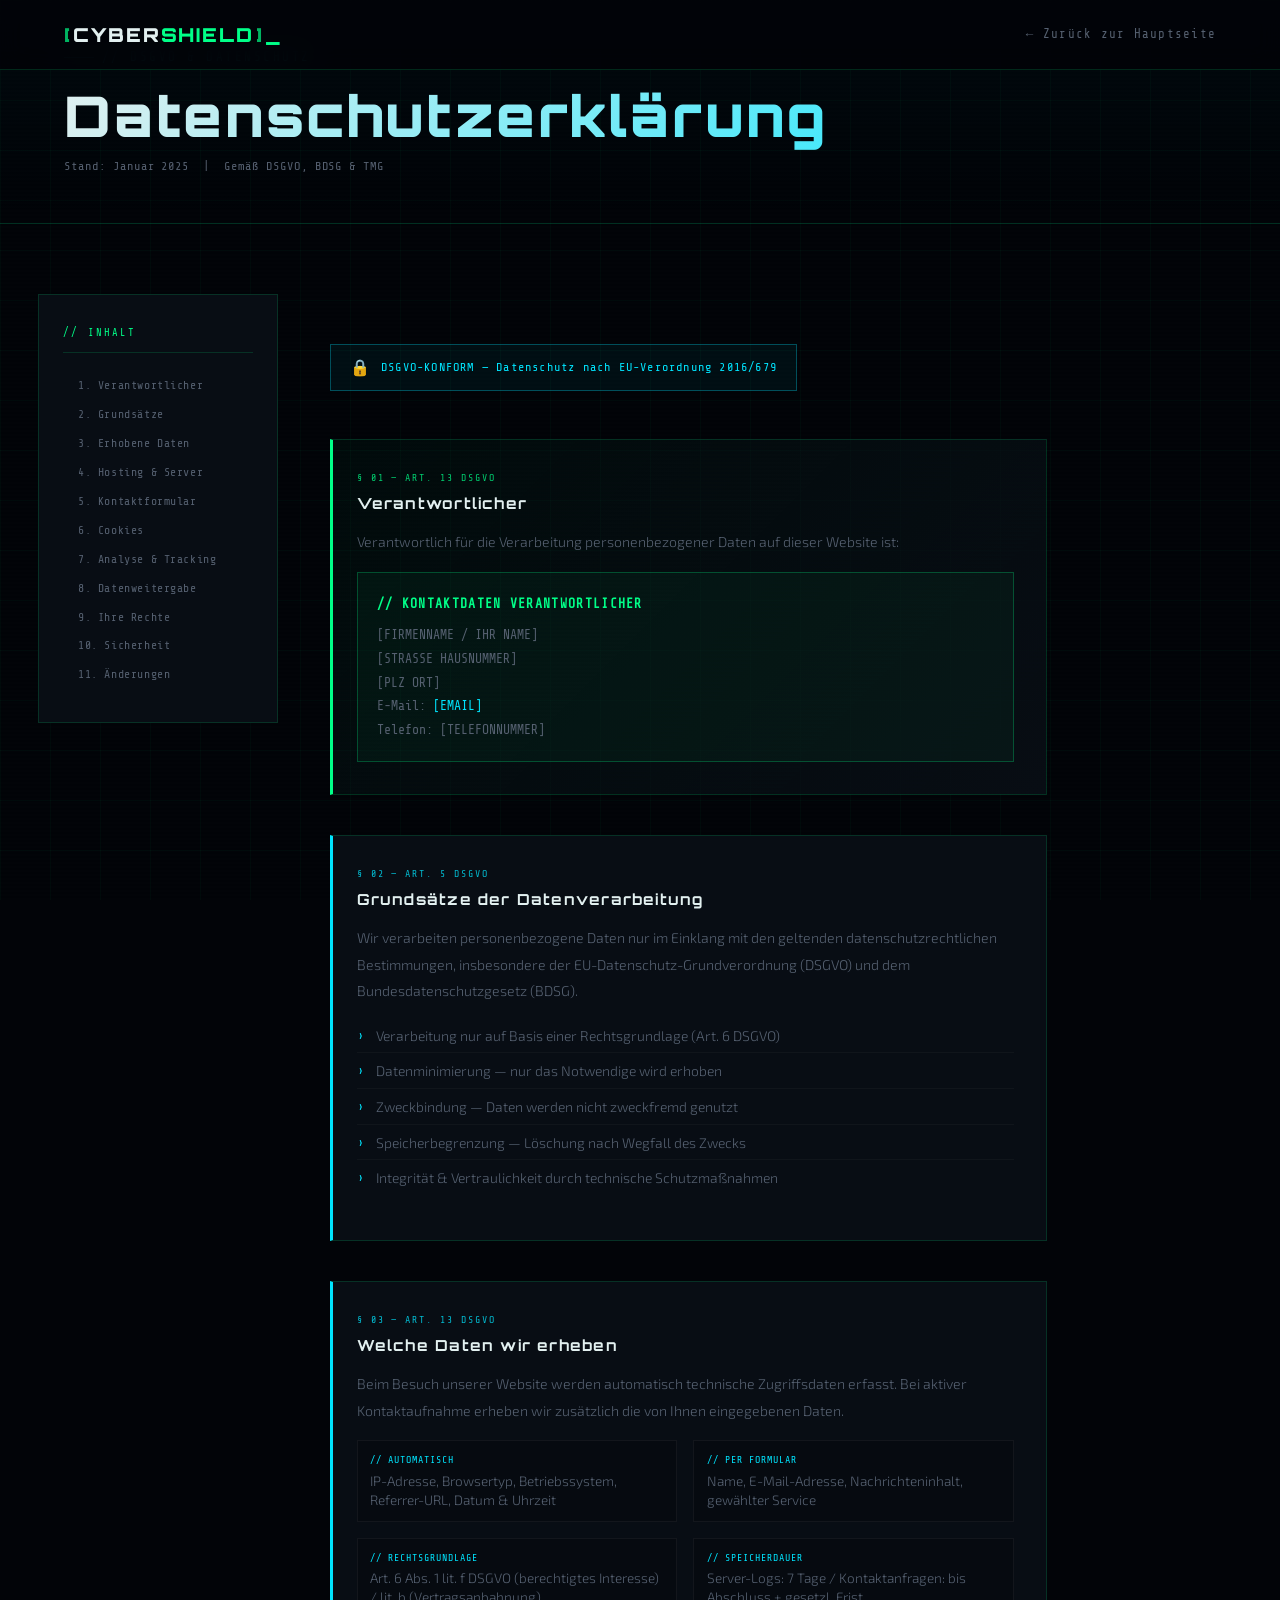
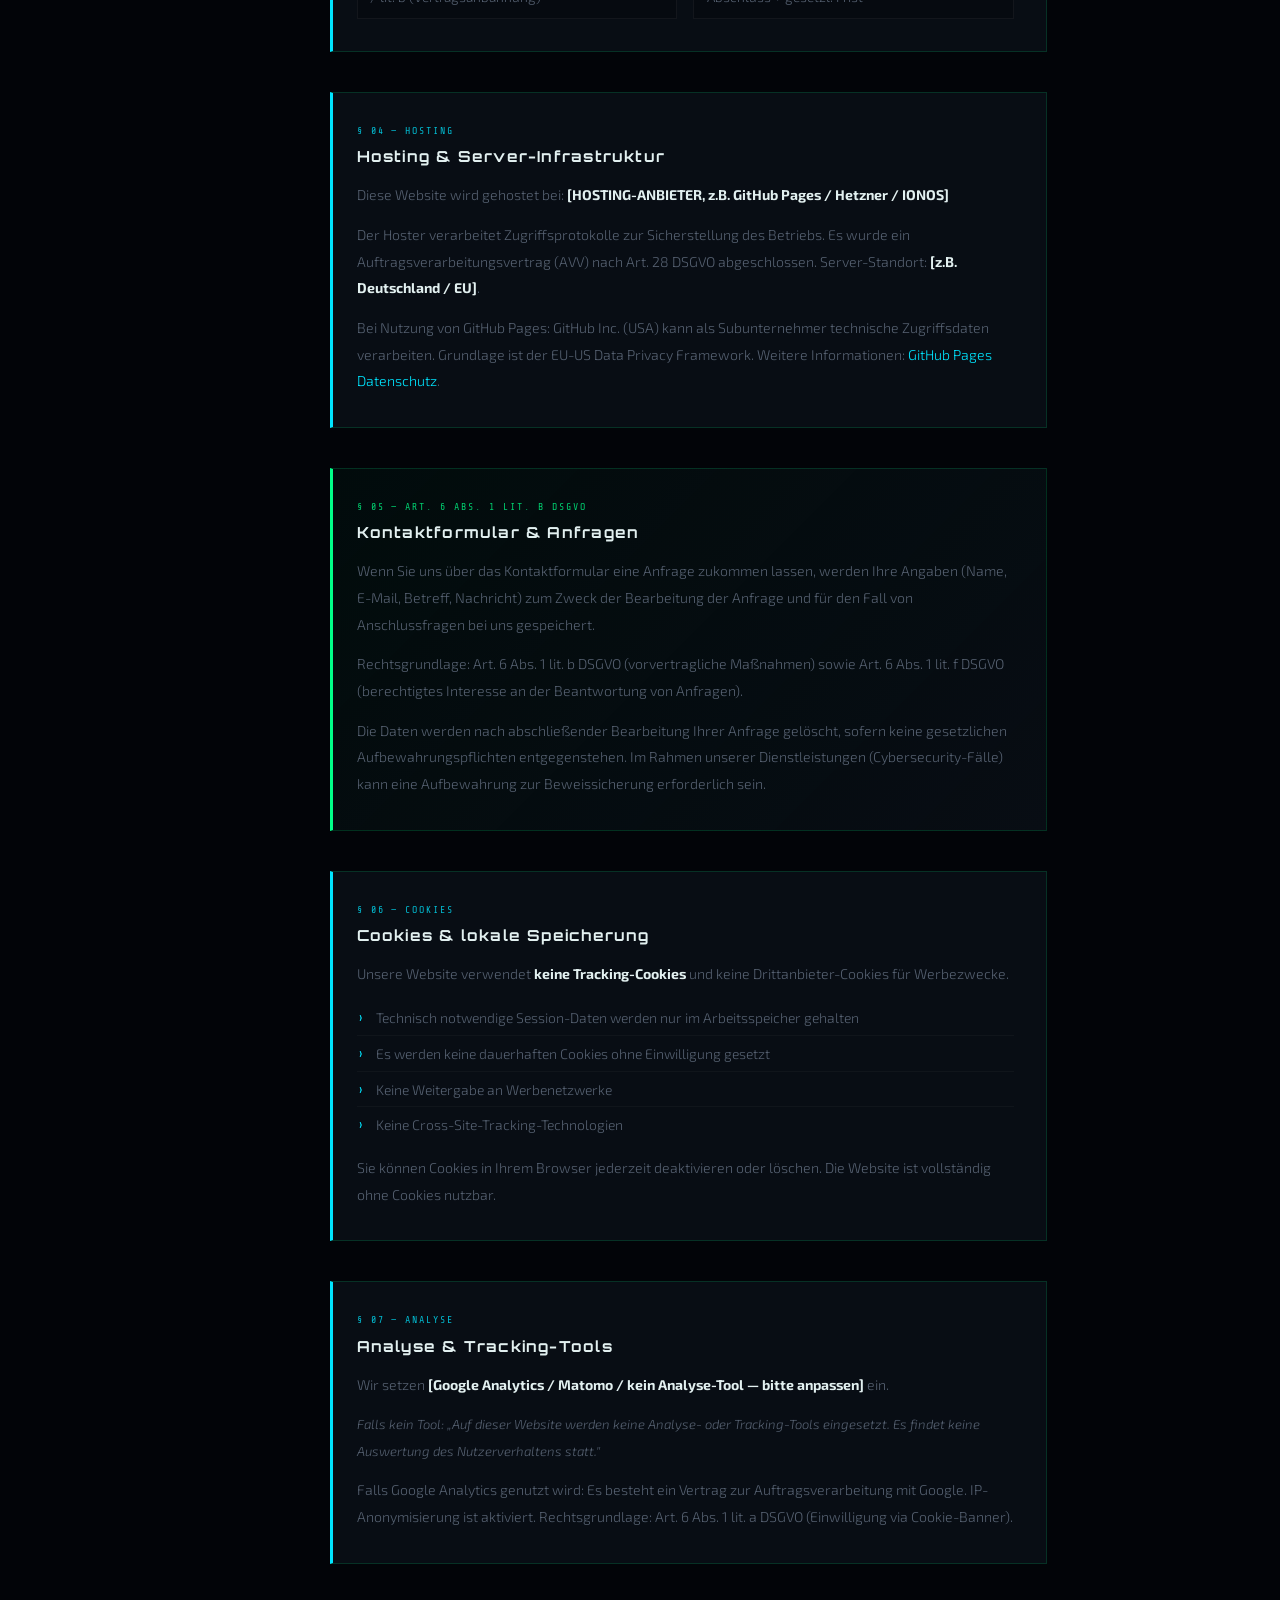
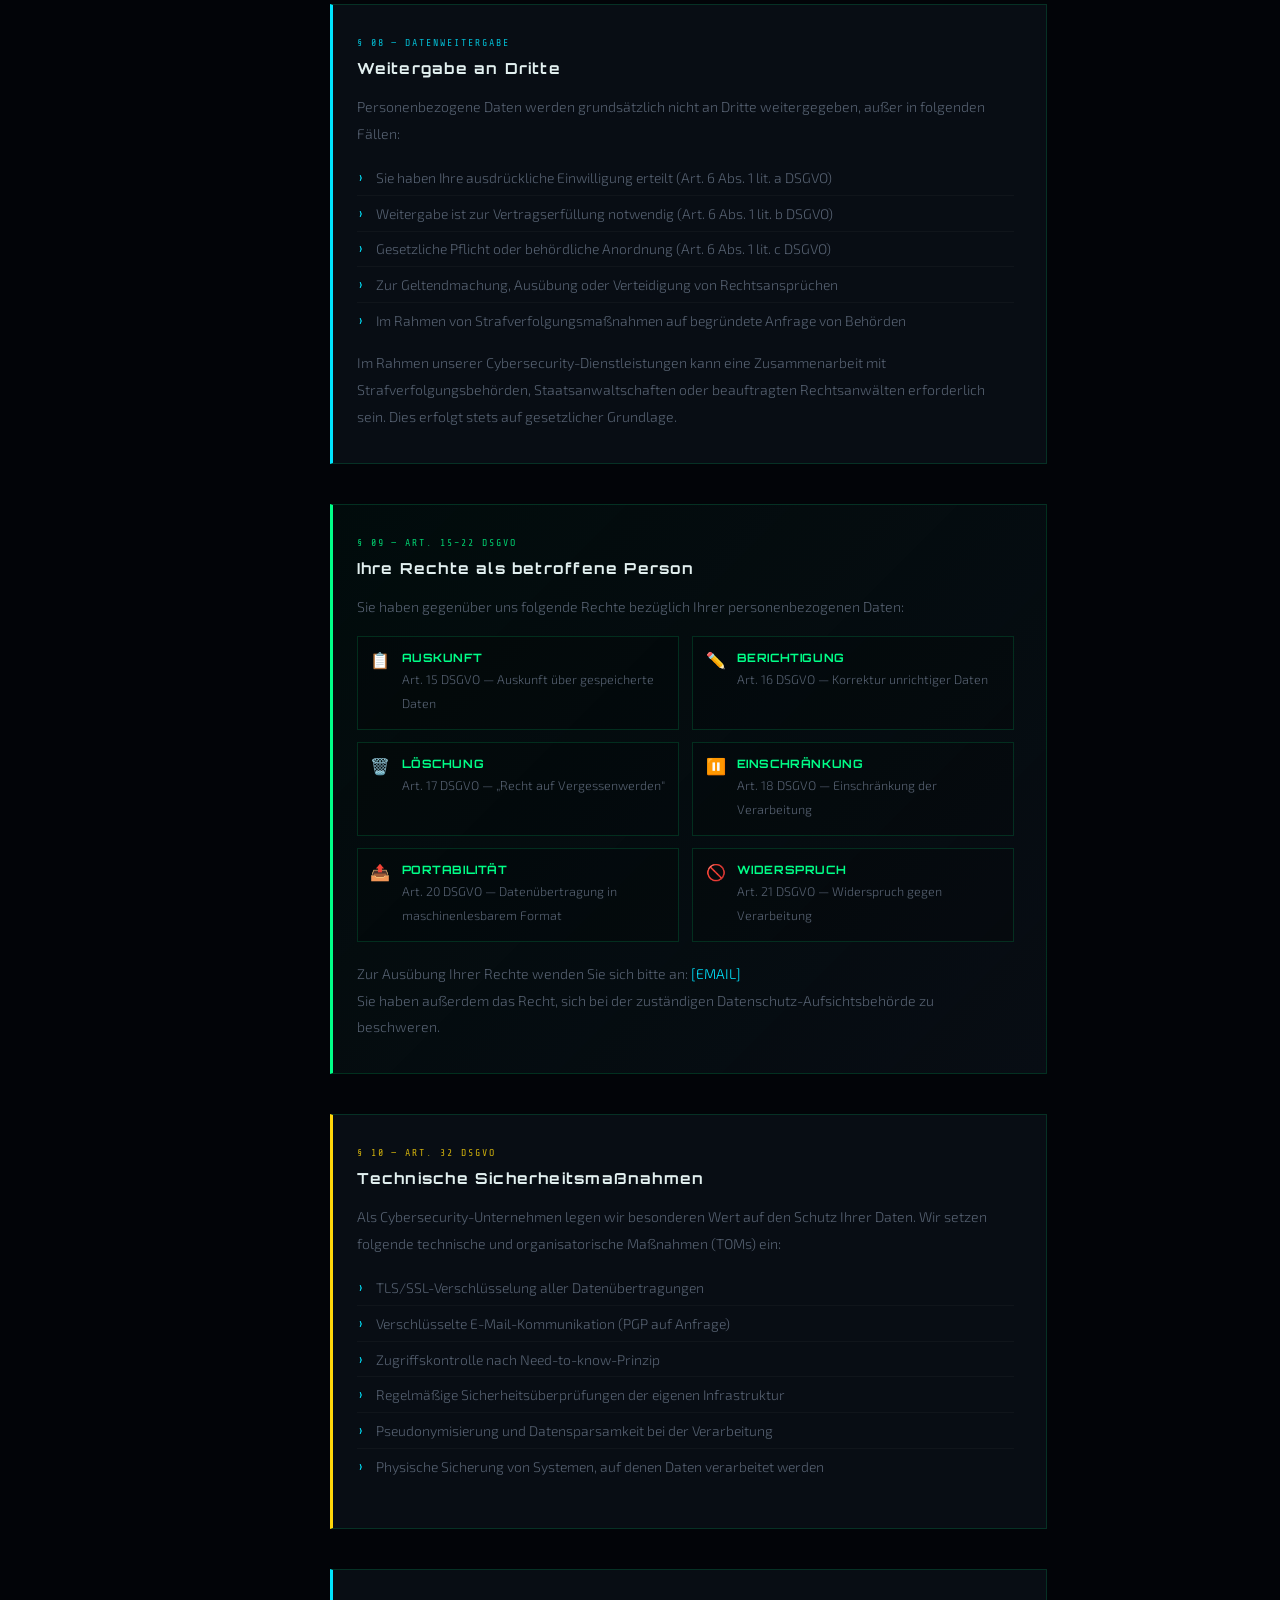
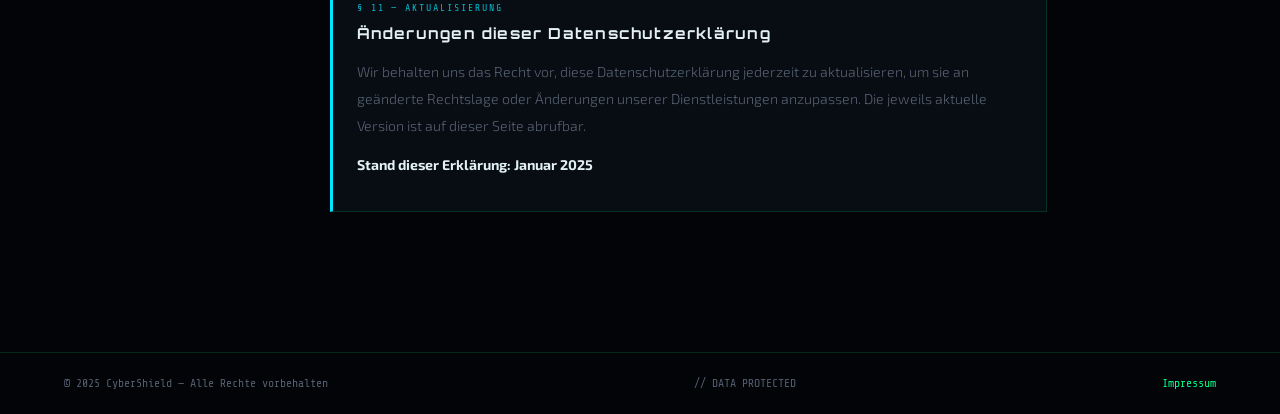
==== datenschutz.html @ 73d0b799 "Add datenschutz.html with GDPR privacy policy This commit adds a new HTML file for data protection i" ====
<!DOCTYPE html>
<html lang="de">
<head>
  <meta charset="UTF-8" />
  <meta name="viewport" content="width=device-width, initial-scale=1.0" />
  <title>Datenschutz — ZeroTrace37</title>
  <link rel="preconnect" href="https://fonts.googleapis.com" />
  <link rel="preconnect" href="https://fonts.gstatic.com" crossorigin />
  <link href="https://fonts.googleapis.com/css2?family=Share+Tech+Mono&family=Orbitron:wght@400;700;900&family=Exo+2:wght@300;400;600&display=swap" rel="stylesheet" />
  <style>
    *, *::before, *::after { box-sizing: border-box; margin: 0; padding: 0; }

    :root {
      --bg-deep:      #020408;
      --bg-card:      #080d14;
      --neon-green:   #00ff88;
      --neon-cyan:    #00e5ff;
      --neon-red:     #ff2d55;
      --neon-yellow:  #ffd60a;
      --text-primary: #e2f0f0;
      --text-muted:   #556070;
      --border:       rgba(0,255,136,0.15);
      --font-mono:    'Share Tech Mono', monospace;
      --font-display: 'Orbitron', sans-serif;
      --font-body:    'Exo 2', sans-serif;
    }

    html { scroll-behavior: smooth; }

    body {
      background: var(--bg-deep);
      color: var(--text-primary);
      font-family: var(--font-body);
      font-weight: 300;
      min-height: 100vh;
      overflow-x: hidden;
    }

    body::before {
      content: '';
      position: fixed; inset: 0;
      background-image:
        linear-gradient(rgba(0,255,136,0.03) 1px, transparent 1px),
        linear-gradient(90deg, rgba(0,255,136,0.03) 1px, transparent 1px);
      background-size: 50px 50px;
      pointer-events: none;
      z-index: 0;
    }

    body::after {
      content: '';
      position: fixed; inset: 0;
      background: repeating-linear-gradient(
        0deg, transparent, transparent 2px,
        rgba(0,0,0,0.03) 2px, rgba(0,0,0,0.03) 4px
      );
      pointer-events: none;
      z-index: 0;
    }

    /* NAVBAR */
    .navbar {
      position: fixed; top: 0; left: 0; right: 0;
      z-index: 100;
      display: flex; align-items: center; justify-content: space-between;
      padding: 0 5%;
      height: 70px;
      background: rgba(2,4,8,0.92);
      backdrop-filter: blur(12px);
      border-bottom: 1px solid var(--border);
    }

    .nav-logo {
      font-family: var(--font-display);
      font-weight: 900;
      font-size: 1.2rem;
      letter-spacing: 0.1em;
      text-decoration: none;
      display: flex; align-items: center; gap: 2px;
    }

    .logo-bracket { color: var(--neon-green); opacity: 0.7; }
    .logo-text { color: var(--text-primary); }
    .logo-text .accent { color: var(--neon-green); }
    .logo-blink { color: var(--neon-green); animation: blink 1s step-end infinite; }

    @keyframes blink { 0%,100%{opacity:1} 50%{opacity:0} }

    .nav-back {
      font-family: var(--font-mono);
      font-size: 0.78rem;
      color: var(--text-muted);
      text-decoration: none;
      letter-spacing: 0.1em;
      transition: color 0.3s;
    }

    .nav-back:hover { color: var(--neon-green); }

    /* TOC SIDEBAR */
    .layout {
      display: flex;
      position: relative; z-index: 1;
      padding-top: 70px;
    }

    .toc {
      position: sticky;
      top: 90px;
      align-self: flex-start;
      width: 240px;
      flex-shrink: 0;
      padding: 2rem 1.5rem;
      margin-left: 3%;
      border: 1px solid var(--border);
      background: var(--bg-card);
      display: none;
    }

    @media (min-width: 1100px) { .toc { display: block; } }

    .toc-title {
      font-family: var(--font-mono);
      font-size: 0.65rem;
      color: var(--neon-green);
      letter-spacing: 0.2em;
      text-transform: uppercase;
      margin-bottom: 1.2rem;
      border-bottom: 1px solid var(--border);
      padding-bottom: 0.8rem;
    }

    .toc a {
      display: block;
      font-family: var(--font-mono);
      font-size: 0.72rem;
      color: var(--text-muted);
      text-decoration: none;
      letter-spacing: 0.05em;
      padding: 0.4rem 0;
      border-left: 2px solid transparent;
      padding-left: 0.8rem;
      transition: all 0.2s;
      line-height: 1.4;
    }

    .toc a:hover {
      color: var(--neon-green);
      border-left-color: var(--neon-green);
    }

    /* PAGE HERO */
    .page-hero {
      position: relative; z-index: 1;
      padding: 50px 5% 50px;
      border-bottom: 1px solid var(--border);
      background: linear-gradient(180deg, rgba(0,229,255,0.03) 0%, transparent 100%);
    }

    .page-tag {
      font-family: var(--font-mono);
      font-size: 0.78rem;
      color: var(--neon-cyan);
      letter-spacing: 0.2em;
      margin-bottom: 1rem;
      display: flex; align-items: center; gap: 8px;
    }

    .page-tag::before {
      content: '';
      display: inline-block;
      width: 30px; height: 1px;
      background: var(--neon-cyan);
    }

    .page-title {
      font-family: var(--font-display);
      font-size: clamp(2rem, 5vw, 3.5rem);
      font-weight: 900;
      letter-spacing: 0.05em;
      background: linear-gradient(135deg, var(--text-primary) 0%, var(--neon-cyan) 100%);
      -webkit-background-clip: text;
      -webkit-text-fill-color: transparent;
      background-clip: text;
      margin-bottom: 0.5rem;
    }

    .page-meta {
      font-family: var(--font-mono);
      font-size: 0.75rem;
      color: var(--text-muted);
      letter-spacing: 0.08em;
    }

    /* MAIN CONTENT */
    .content-wrapper {
      flex: 1;
      max-width: 820px;
      padding: 50px 4% 100px;
    }

    /* DSGVO BADGE */
    .dsgvo-badge {
      display: inline-flex; align-items: center; gap: 10px;
      padding: 0.8rem 1.2rem;
      border: 1px solid rgba(0,229,255,0.3);
      background: rgba(0,229,255,0.05);
      margin-bottom: 3rem;
      font-family: var(--font-mono);
      font-size: 0.75rem;
      color: var(--neon-cyan);
      letter-spacing: 0.1em;
    }

    .dsgvo-badge::before {
      content: '🔒';
      font-size: 1rem;
    }

    /* LEGAL BLOCKS */
    .legal-block {
      margin-bottom: 2.5rem;
      padding: 2rem 2rem 2rem 1.5rem;
      border: 1px solid var(--border);
      border-left: 3px solid var(--neon-cyan);
      background: var(--bg-card);
      position: relative;
      opacity: 0;
      transform: translateY(20px);
      animation: blockReveal 0.6s ease forwards;
    }

    .legal-block:nth-child(2)  { animation-delay: 0.05s; }
    .legal-block:nth-child(3)  { animation-delay: 0.10s; }
    .legal-block:nth-child(4)  { animation-delay: 0.15s; }
    .legal-block:nth-child(5)  { animation-delay: 0.20s; }
    .legal-block:nth-child(6)  { animation-delay: 0.25s; }
    .legal-block:nth-child(7)  { animation-delay: 0.30s; }
    .legal-block:nth-child(8)  { animation-delay: 0.35s; }
    .legal-block:nth-child(9)  { animation-delay: 0.40s; }
    .legal-block:nth-child(10) { animation-delay: 0.45s; }
    .legal-block:nth-child(11) { animation-delay: 0.50s; }
    .legal-block:nth-child(12) { animation-delay: 0.55s; }

    @keyframes blockReveal {
      to { opacity: 1; transform: translateY(0); }
    }

    .legal-block.highlight {
      border-left-color: var(--neon-green);
      background: linear-gradient(135deg, rgba(0,255,136,0.03) 0%, var(--bg-card) 100%);
    }

    .legal-block.warning {
      border-left-color: var(--neon-yellow);
    }

    .block-label {
      font-family: var(--font-mono);
      font-size: 0.62rem;
      color: var(--neon-cyan);
      letter-spacing: 0.2em;
      text-transform: uppercase;
      margin-bottom: 0.7rem;
      opacity: 0.8;
    }

    .legal-block.highlight .block-label { color: var(--neon-green); }
    .legal-block.warning .block-label { color: var(--neon-yellow); }

    .legal-block h2 {
      font-family: var(--font-display);
      font-size: 0.95rem;
      font-weight: 700;
      letter-spacing: 0.08em;
      color: var(--text-primary);
      margin-bottom: 1rem;
      scroll-margin-top: 100px;
    }

    .legal-block p {
      color: var(--text-muted);
      font-size: 0.88rem;
      line-height: 1.9;
      margin-bottom: 0.8rem;
    }

    .legal-block p:last-child { margin-bottom: 0; }

    .legal-block ul {
      list-style: none;
      padding: 0;
      margin: 0.8rem 0;
    }

    .legal-block ul li {
      color: var(--text-muted);
      font-size: 0.87rem;
      line-height: 1.8;
      padding: 0.3rem 0 0.3rem 1.2rem;
      position: relative;
      border-bottom: 1px solid rgba(255,255,255,0.03);
    }

    .legal-block ul li:last-child { border-bottom: none; }

    .legal-block ul li::before {
      content: '›';
      position: absolute; left: 0;
      color: var(--neon-cyan);
      font-family: var(--font-mono);
    }

    .legal-block.highlight ul li::before { color: var(--neon-green); }

    .legal-block a {
      color: var(--neon-cyan);
      text-decoration: none;
      transition: color 0.3s;
    }

    .legal-block a:hover { color: var(--neon-green); }

    .info-grid {
      display: grid;
      grid-template-columns: 1fr 1fr;
      gap: 1rem;
      margin-top: 1rem;
    }

    .info-cell {
      padding: 0.8rem;
      border: 1px solid rgba(255,255,255,0.05);
      background: rgba(0,0,0,0.2);
    }

    .info-cell .i-label {
      font-family: var(--font-mono);
      font-size: 0.62rem;
      color: var(--neon-cyan);
      letter-spacing: 0.1em;
      display: block;
      margin-bottom: 0.3rem;
    }

    .info-cell .i-value {
      font-size: 0.85rem;
      color: var(--text-muted);
    }

    .rights-grid {
      display: grid;
      grid-template-columns: 1fr 1fr;
      gap: 0.8rem;
      margin-top: 1rem;
    }

    .right-item {
      display: flex; align-items: flex-start; gap: 0.7rem;
      padding: 0.8rem;
      border: 1px solid var(--border);
      background: rgba(0,0,0,0.2);
    }

    .right-icon {
      font-size: 1rem;
      flex-shrink: 0;
    }

    .right-item strong {
      font-family: var(--font-display);
      font-size: 0.72rem;
      color: var(--neon-green);
      display: block;
      margin-bottom: 0.2rem;
      letter-spacing: 0.05em;
    }

    .right-item p {
      font-size: 0.78rem !important;
      margin: 0 !important;
    }

    .contact-block {
      padding: 1.2rem;
      border: 1px solid rgba(0,255,136,0.25);
      background: rgba(0,255,136,0.04);
      margin-top: 1rem;
      font-family: var(--font-mono);
      font-size: 0.82rem;
      color: var(--text-muted);
      line-height: 1.8;
    }

    .contact-block strong {
      color: var(--neon-green);
      display: block;
      margin-bottom: 0.5rem;
      letter-spacing: 0.1em;
    }

    /* FOOTER */
    .page-footer {
      position: relative; z-index: 1;
      border-top: 1px solid var(--border);
      padding: 1.5rem 5%;
      display: flex; justify-content: space-between; align-items: center;
      font-family: var(--font-mono);
      font-size: 0.72rem;
    }

    .page-footer span { color: var(--text-muted); }
    .page-footer a { color: var(--neon-green); text-decoration: none; }

    .footer-pulse { color: var(--neon-green); animation: pulse 2s ease-in-out infinite; }
    @keyframes pulse { 0%,100%{opacity:1} 50%{opacity:0.3} }

    @media (max-width: 700px) {
      .info-grid, .rights-grid { grid-template-columns: 1fr; }
      .page-footer { flex-direction: column; gap: 0.5rem; text-align: center; }
    }
  </style>
</head>
<body>

  <!-- NAVBAR -->
  <nav class="navbar">
    <a href="index.html" class="nav-logo">
      <span class="logo-bracket">[</span>
      <span class="logo-text">CYBER<span class="accent">SHIELD</span></span>
      <span class="logo-bracket">]</span>
      <span class="logo-blink">_</span>
    </a>
    <a href="index.html" class="nav-back">← Zurück zur Hauptseite</a>
  </nav>

  <!-- PAGE HERO -->
  <div class="page-hero">
    <div class="page-tag">// DSGVO & DATENSCHUTZ</div>
    <h1 class="page-title">Datenschutzerklärung</h1>
    <p class="page-meta">Stand: Januar 2025 &nbsp;|&nbsp; Gemäß DSGVO, BDSG & TMG</p>
  </div>

  <!-- LAYOUT -->
  <div class="layout">

    <!-- TOC (Desktop Sidebar) -->
    <aside class="toc">
      <div class="toc-title">// Inhalt</div>
      <a href="#verantwortlicher">1. Verantwortlicher</a>
      <a href="#grundsaetze">2. Grundsätze</a>
      <a href="#erhobene-daten">3. Erhobene Daten</a>
      <a href="#hosting">4. Hosting & Server</a>
      <a href="#kontaktformular">5. Kontaktformular</a>
      <a href="#cookies">6. Cookies</a>
      <a href="#analyse">7. Analyse & Tracking</a>
      <a href="#weitergabe">8. Datenweitergabe</a>
      <a href="#rechte">9. Ihre Rechte</a>
      <a href="#sicherheit">10. Sicherheit</a>
      <a href="#aenderungen">11. Änderungen</a>
    </aside>

    <!-- MAIN CONTENT -->
    <main class="content-wrapper">

      <div class="dsgvo-badge">
        DSGVO-KONFORM — Datenschutz nach EU-Verordnung 2016/679
      </div>

      <div class="legal-block highlight" id="verantwortlicher">
        <div class="block-label">§ 01 — Art. 13 DSGVO</div>
        <h2>Verantwortlicher</h2>
        <p>Verantwortlich für die Verarbeitung personenbezogener Daten auf dieser Website ist:</p>
        <div class="contact-block">
          <strong>// KONTAKTDATEN VERANTWORTLICHER</strong>
          [FIRMENNAME / IHR NAME]<br />
          [STRASSE HAUSNUMMER]<br />
          [PLZ ORT]<br />
          E-Mail: <a href="mailto:[EMAIL]">[EMAIL]</a><br />
          Telefon: [TELEFONNUMMER]
        </div>
      </div>

      <div class="legal-block" id="grundsaetze">
        <div class="block-label">§ 02 — Art. 5 DSGVO</div>
        <h2>Grundsätze der Datenverarbeitung</h2>
        <p>Wir verarbeiten personenbezogene Daten nur im Einklang mit den geltenden datenschutzrechtlichen Bestimmungen, insbesondere der EU-Datenschutz-Grundverordnung (DSGVO) und dem Bundesdatenschutzgesetz (BDSG).</p>
        <ul>
          <li>Verarbeitung nur auf Basis einer Rechtsgrundlage (Art. 6 DSGVO)</li>
          <li>Datenminimierung — nur das Notwendige wird erhoben</li>
          <li>Zweckbindung — Daten werden nicht zweckfremd genutzt</li>
          <li>Speicherbegrenzung — Löschung nach Wegfall des Zwecks</li>
          <li>Integrität & Vertraulichkeit durch technische Schutzmaßnahmen</li>
        </ul>
      </div>

      <div class="legal-block" id="erhobene-daten">
        <div class="block-label">§ 03 — Art. 13 DSGVO</div>
        <h2>Welche Daten wir erheben</h2>
        <p>Beim Besuch unserer Website werden automatisch technische Zugriffsdaten erfasst. Bei aktiver Kontaktaufnahme erheben wir zusätzlich die von Ihnen eingegebenen Daten.</p>
        <div class="info-grid">
          <div class="info-cell">
            <span class="i-label">// AUTOMATISCH</span>
            <span class="i-value">IP-Adresse, Browsertyp, Betriebssystem, Referrer-URL, Datum & Uhrzeit</span>
          </div>
          <div class="info-cell">
            <span class="i-label">// PER FORMULAR</span>
            <span class="i-value">Name, E-Mail-Adresse, Nachrichteninhalt, gewählter Service</span>
          </div>
          <div class="info-cell">
            <span class="i-label">// RECHTSGRUNDLAGE</span>
            <span class="i-value">Art. 6 Abs. 1 lit. f DSGVO (berechtigtes Interesse) / lit. b (Vertragsanbahnung)</span>
          </div>
          <div class="info-cell">
            <span class="i-label">// SPEICHERDAUER</span>
            <span class="i-value">Server-Logs: 7 Tage / Kontaktanfragen: bis Abschluss + gesetzl. Frist</span>
          </div>
        </div>
      </div>

      <div class="legal-block" id="hosting">
        <div class="block-label">§ 04 — Hosting</div>
        <h2>Hosting & Server-Infrastruktur</h2>
        <p>
          Diese Website wird gehostet bei: <strong style="color: var(--text-primary);">[HOSTING-ANBIETER, z.B. GitHub Pages / Hetzner / IONOS]</strong>
        </p>
        <p>
          Der Hoster verarbeitet Zugriffsprotokolle zur Sicherstellung des Betriebs. Es wurde ein Auftragsverarbeitungsvertrag (AVV) nach Art. 28 DSGVO abgeschlossen.
          Server-Standort: <strong style="color: var(--text-primary);">[z.B. Deutschland / EU]</strong>.
        </p>
        <p>
          Bei Nutzung von GitHub Pages: GitHub Inc. (USA) kann als Subunternehmer technische Zugriffsdaten verarbeiten. Grundlage ist der EU-US Data Privacy Framework. Weitere Informationen: <a href="https://docs.github.com/de/pages/getting-started-with-github-pages/about-github-pages#data-collection" target="_blank">GitHub Pages Datenschutz</a>.
        </p>
      </div>

      <div class="legal-block highlight" id="kontaktformular">
        <div class="block-label">§ 05 — Art. 6 Abs. 1 lit. b DSGVO</div>
        <h2>Kontaktformular & Anfragen</h2>
        <p>
          Wenn Sie uns über das Kontaktformular eine Anfrage zukommen lassen, werden Ihre Angaben
          (Name, E-Mail, Betreff, Nachricht) zum Zweck der Bearbeitung der Anfrage und für den Fall
          von Anschlussfragen bei uns gespeichert.
        </p>
        <p>
          Rechtsgrundlage: Art. 6 Abs. 1 lit. b DSGVO (vorvertragliche Maßnahmen) sowie Art. 6
          Abs. 1 lit. f DSGVO (berechtigtes Interesse an der Beantwortung von Anfragen).
        </p>
        <p>
          Die Daten werden nach abschließender Bearbeitung Ihrer Anfrage gelöscht, sofern keine
          gesetzlichen Aufbewahrungspflichten entgegenstehen. Im Rahmen unserer Dienstleistungen
          (Cybersecurity-Fälle) kann eine Aufbewahrung zur Beweissicherung erforderlich sein.
        </p>
      </div>

      <div class="legal-block" id="cookies">
        <div class="block-label">§ 06 — Cookies</div>
        <h2>Cookies & lokale Speicherung</h2>
        <p>
          Unsere Website verwendet <strong style="color: var(--text-primary);">keine Tracking-Cookies</strong> und keine Drittanbieter-Cookies für Werbezwecke.
        </p>
        <ul>
          <li>Technisch notwendige Session-Daten werden nur im Arbeitsspeicher gehalten</li>
          <li>Es werden keine dauerhaften Cookies ohne Einwilligung gesetzt</li>
          <li>Keine Weitergabe an Werbenetzwerke</li>
          <li>Keine Cross-Site-Tracking-Technologien</li>
        </ul>
        <p>
          Sie können Cookies in Ihrem Browser jederzeit deaktivieren oder löschen. Die Website ist vollständig ohne Cookies nutzbar.
        </p>
      </div>

      <div class="legal-block" id="analyse">
        <div class="block-label">§ 07 — Analyse</div>
        <h2>Analyse & Tracking-Tools</h2>
        <p>
          Wir setzen <strong style="color: var(--text-primary);">[Google Analytics / Matomo / kein Analyse-Tool — bitte anpassen]</strong> ein.
        </p>
        <p>
          <em style="color: var(--text-muted); font-size: 0.82rem;">
            Falls kein Tool: „Auf dieser Website werden keine Analyse- oder Tracking-Tools eingesetzt.
            Es findet keine Auswertung des Nutzerverhaltens statt."
          </em>
        </p>
        <p>
          Falls Google Analytics genutzt wird: Es besteht ein Vertrag zur Auftragsverarbeitung mit Google.
          IP-Anonymisierung ist aktiviert. Rechtsgrundlage: Art. 6 Abs. 1 lit. a DSGVO (Einwilligung via Cookie-Banner).
        </p>
      </div>

      <div class="legal-block" id="weitergabe">
        <div class="block-label">§ 08 — Datenweitergabe</div>
        <h2>Weitergabe an Dritte</h2>
        <p>
          Personenbezogene Daten werden grundsätzlich nicht an Dritte weitergegeben, außer in folgenden Fällen:
        </p>
        <ul>
          <li>Sie haben Ihre ausdrückliche Einwilligung erteilt (Art. 6 Abs. 1 lit. a DSGVO)</li>
          <li>Weitergabe ist zur Vertragserfüllung notwendig (Art. 6 Abs. 1 lit. b DSGVO)</li>
          <li>Gesetzliche Pflicht oder behördliche Anordnung (Art. 6 Abs. 1 lit. c DSGVO)</li>
          <li>Zur Geltendmachung, Ausübung oder Verteidigung von Rechtsansprüchen</li>
          <li>Im Rahmen von Strafverfolgungsmaßnahmen auf begründete Anfrage von Behörden</li>
        </ul>
        <p>
          Im Rahmen unserer Cybersecurity-Dienstleistungen kann eine Zusammenarbeit mit Strafverfolgungsbehörden,
          Staatsanwaltschaften oder beauftragten Rechtsanwälten erforderlich sein. Dies erfolgt stets auf gesetzlicher Grundlage.
        </p>
      </div>

      <div class="legal-block highlight" id="rechte">
        <div class="block-label">§ 09 — Art. 15–22 DSGVO</div>
        <h2>Ihre Rechte als betroffene Person</h2>
        <p>Sie haben gegenüber uns folgende Rechte bezüglich Ihrer personenbezogenen Daten:</p>
        <div class="rights-grid">
          <div class="right-item">
            <span class="right-icon">📋</span>
            <div>
              <strong>AUSKUNFT</strong>
              <p>Art. 15 DSGVO — Auskunft über gespeicherte Daten</p>
            </div>
          </div>
          <div class="right-item">
            <span class="right-icon">✏️</span>
            <div>
              <strong>BERICHTIGUNG</strong>
              <p>Art. 16 DSGVO — Korrektur unrichtiger Daten</p>
            </div>
          </div>
          <div class="right-item">
            <span class="right-icon">🗑️</span>
            <div>
              <strong>LÖSCHUNG</strong>
              <p>Art. 17 DSGVO — „Recht auf Vergessenwerden"</p>
            </div>
          </div>
          <div class="right-item">
            <span class="right-icon">⏸️</span>
            <div>
              <strong>EINSCHRÄNKUNG</strong>
              <p>Art. 18 DSGVO — Einschränkung der Verarbeitung</p>
            </div>
          </div>
          <div class="right-item">
            <span class="right-icon">📤</span>
            <div>
              <strong>PORTABILITÄT</strong>
              <p>Art. 20 DSGVO — Datenübertragung in maschinenlesbarem Format</p>
            </div>
          </div>
          <div class="right-item">
            <span class="right-icon">🚫</span>
            <div>
              <strong>WIDERSPRUCH</strong>
              <p>Art. 21 DSGVO — Widerspruch gegen Verarbeitung</p>
            </div>
          </div>
        </div>
        <p style="margin-top: 1.2rem;">
          Zur Ausübung Ihrer Rechte wenden Sie sich bitte an: <a href="mailto:[EMAIL]">[EMAIL]</a><br />
          Sie haben außerdem das Recht, sich bei der zuständigen Datenschutz-Aufsichtsbehörde zu beschweren.
        </p>
      </div>

      <div class="legal-block warning" id="sicherheit">
        <div class="block-label">§ 10 — Art. 32 DSGVO</div>
        <h2>Technische Sicherheitsmaßnahmen</h2>
        <p>
          Als Cybersecurity-Unternehmen legen wir besonderen Wert auf den Schutz Ihrer Daten.
          Wir setzen folgende technische und organisatorische Maßnahmen (TOMs) ein:
        </p>
        <ul>
          <li>TLS/SSL-Verschlüsselung aller Datenübertragungen</li>
          <li>Verschlüsselte E-Mail-Kommunikation (PGP auf Anfrage)</li>
          <li>Zugriffskontrolle nach Need-to-know-Prinzip</li>
          <li>Regelmäßige Sicherheitsüberprüfungen der eigenen Infrastruktur</li>
          <li>Pseudonymisierung und Datensparsamkeit bei der Verarbeitung</li>
          <li>Physische Sicherung von Systemen, auf denen Daten verarbeitet werden</li>
        </ul>
      </div>

      <div class="legal-block" id="aenderungen">
        <div class="block-label">§ 11 — Aktualisierung</div>
        <h2>Änderungen dieser Datenschutzerklärung</h2>
        <p>
          Wir behalten uns das Recht vor, diese Datenschutzerklärung jederzeit zu aktualisieren,
          um sie an geänderte Rechtslage oder Änderungen unserer Dienstleistungen anzupassen.
          Die jeweils aktuelle Version ist auf dieser Seite abrufbar.
        </p>
        <p>
          <strong style="color: var(--text-primary);">Stand dieser Erklärung: Januar 2025</strong>
        </p>
      </div>

    </main>
  </div>

  <!-- FOOTER -->
  <footer class="page-footer">
    <span>© 2025 CyberShield — Alle Rechte vorbehalten</span>
    <span class="footer-pulse">// DATA PROTECTED</span>
    <a href="impressum.html">Impressum</a>
  </footer>

</body>
</html>
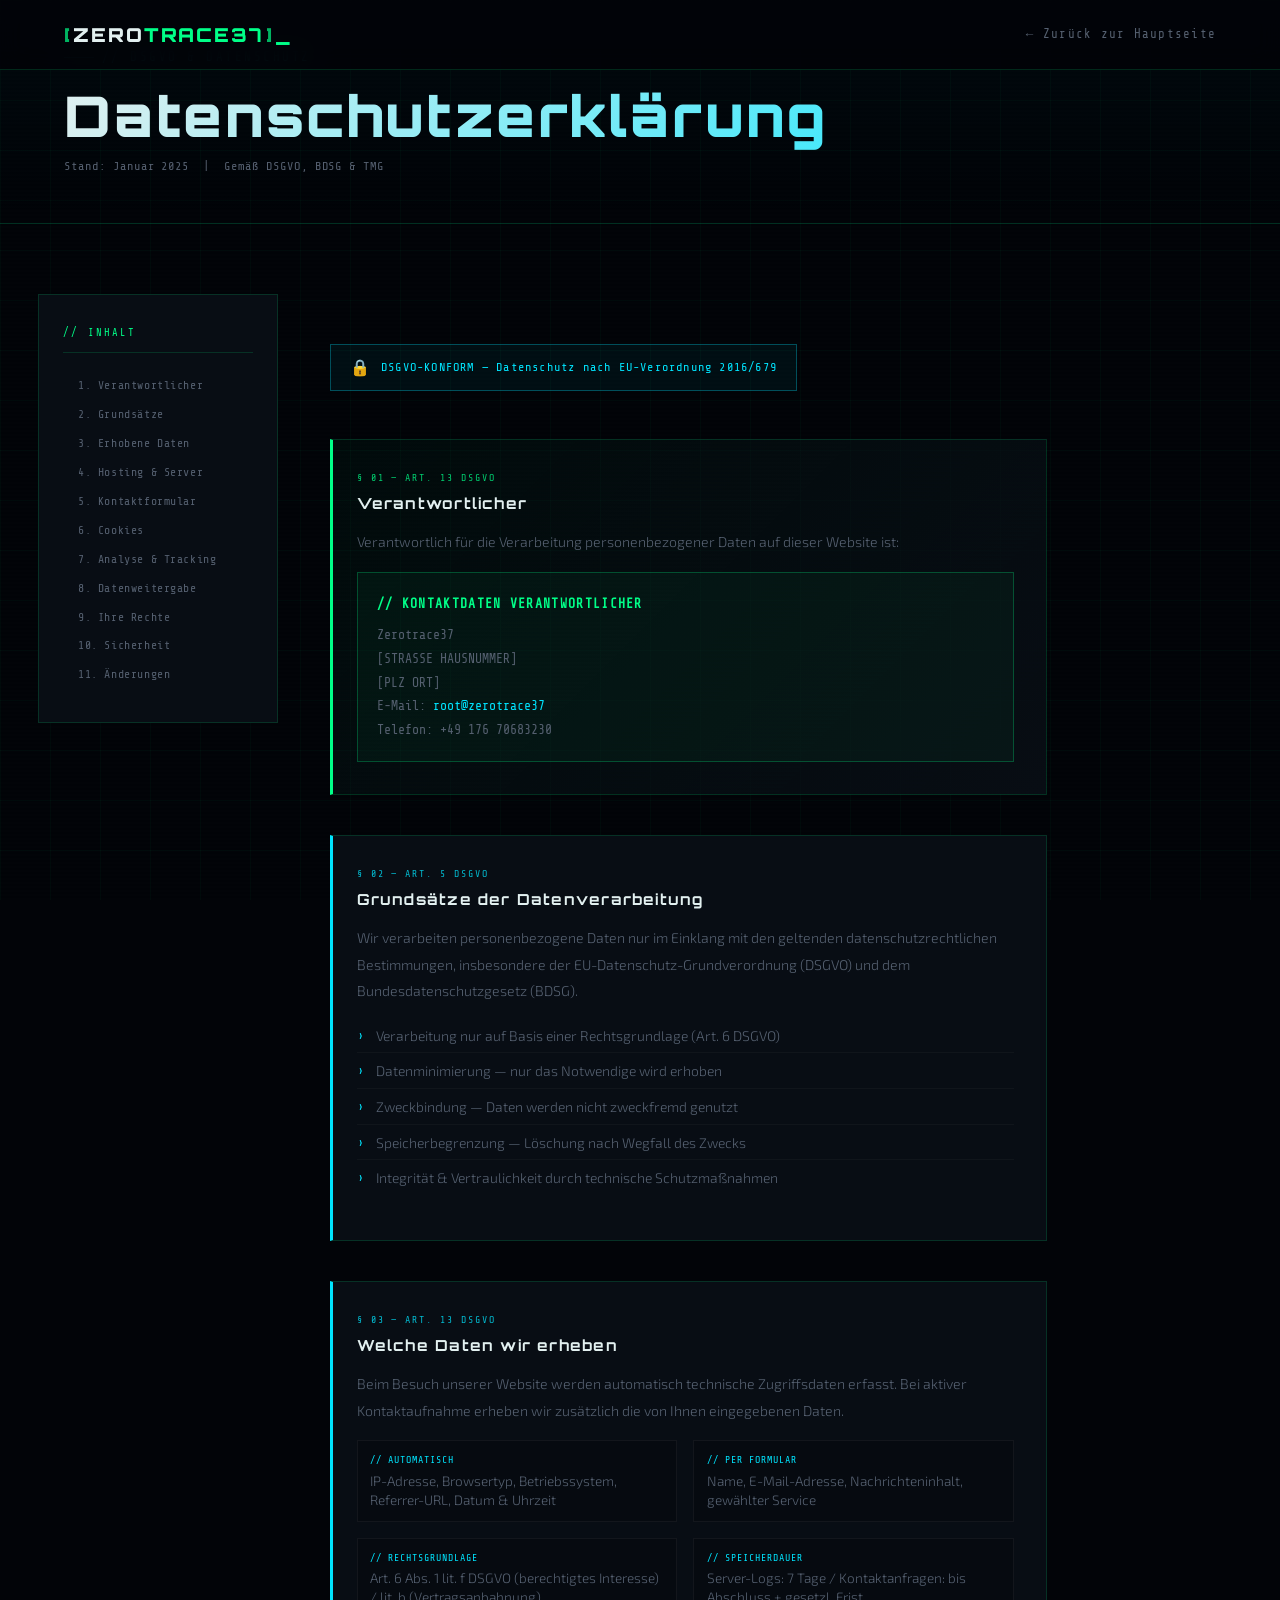
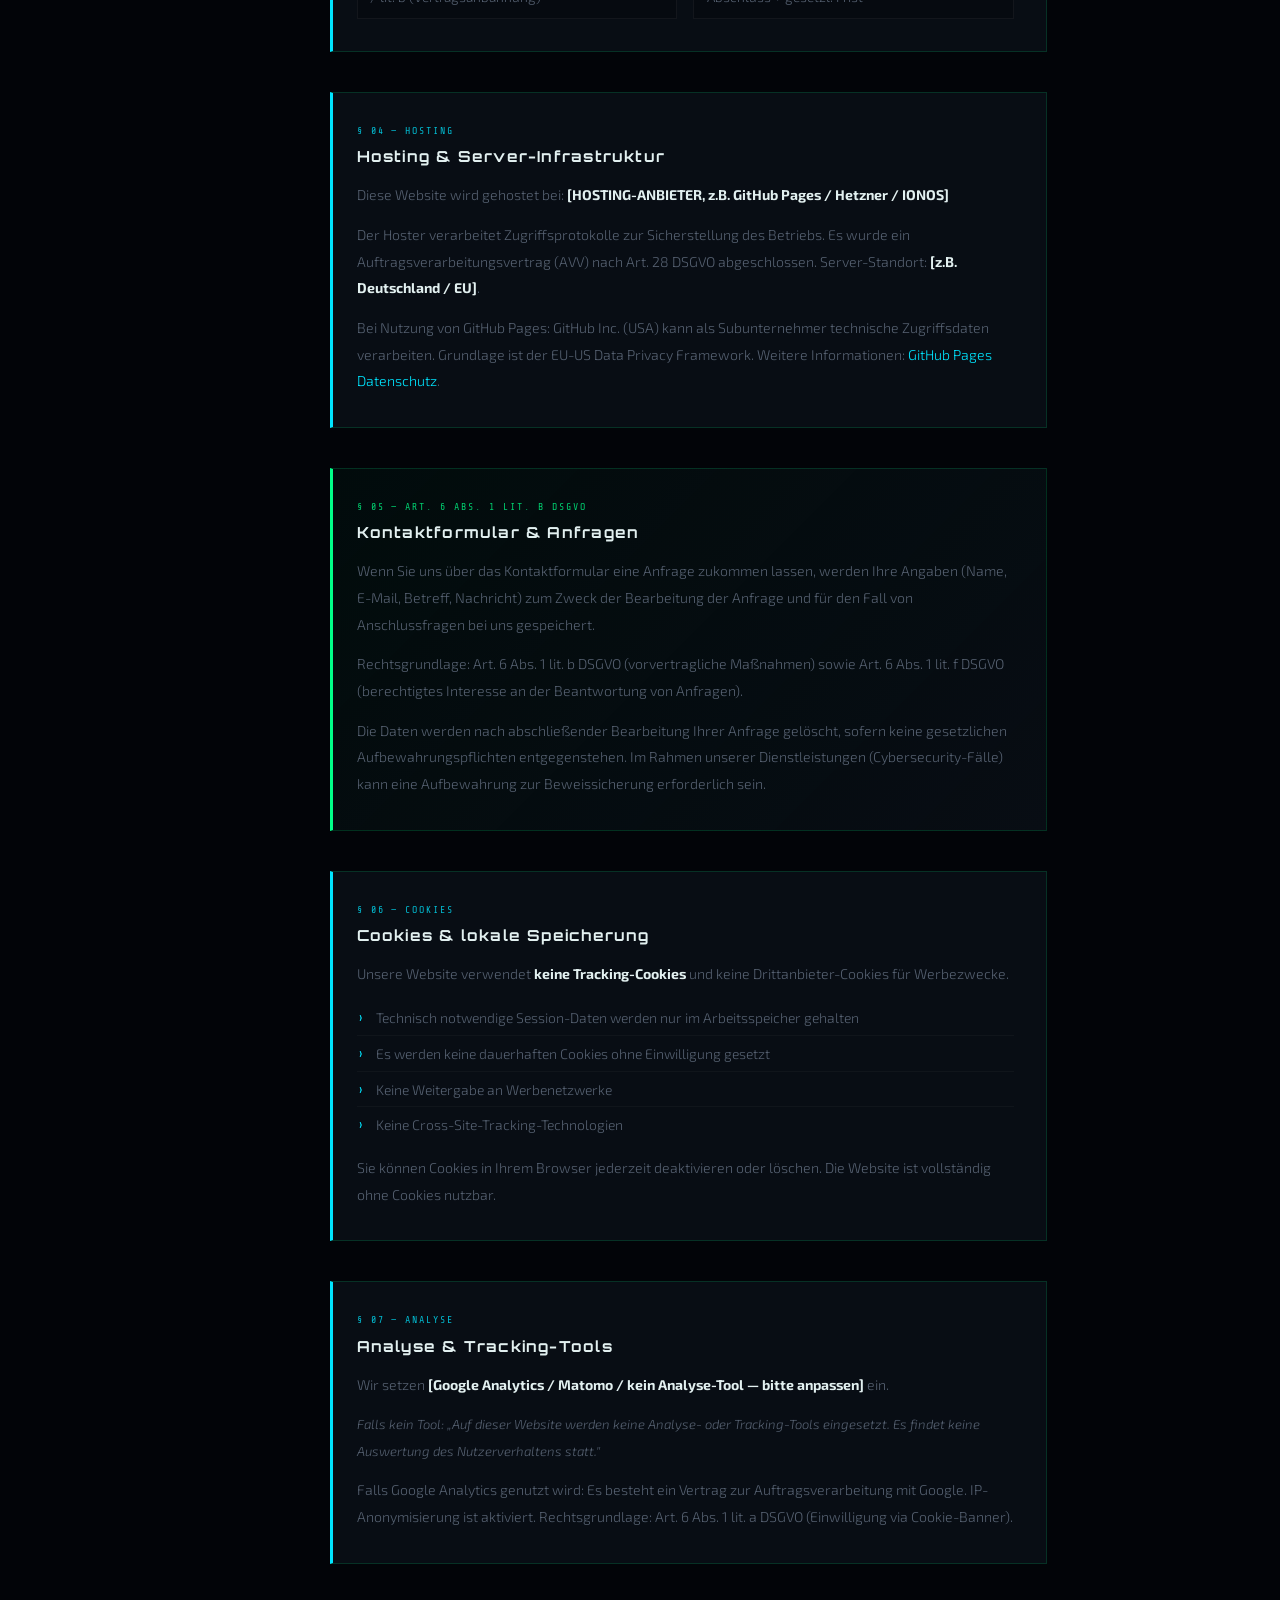
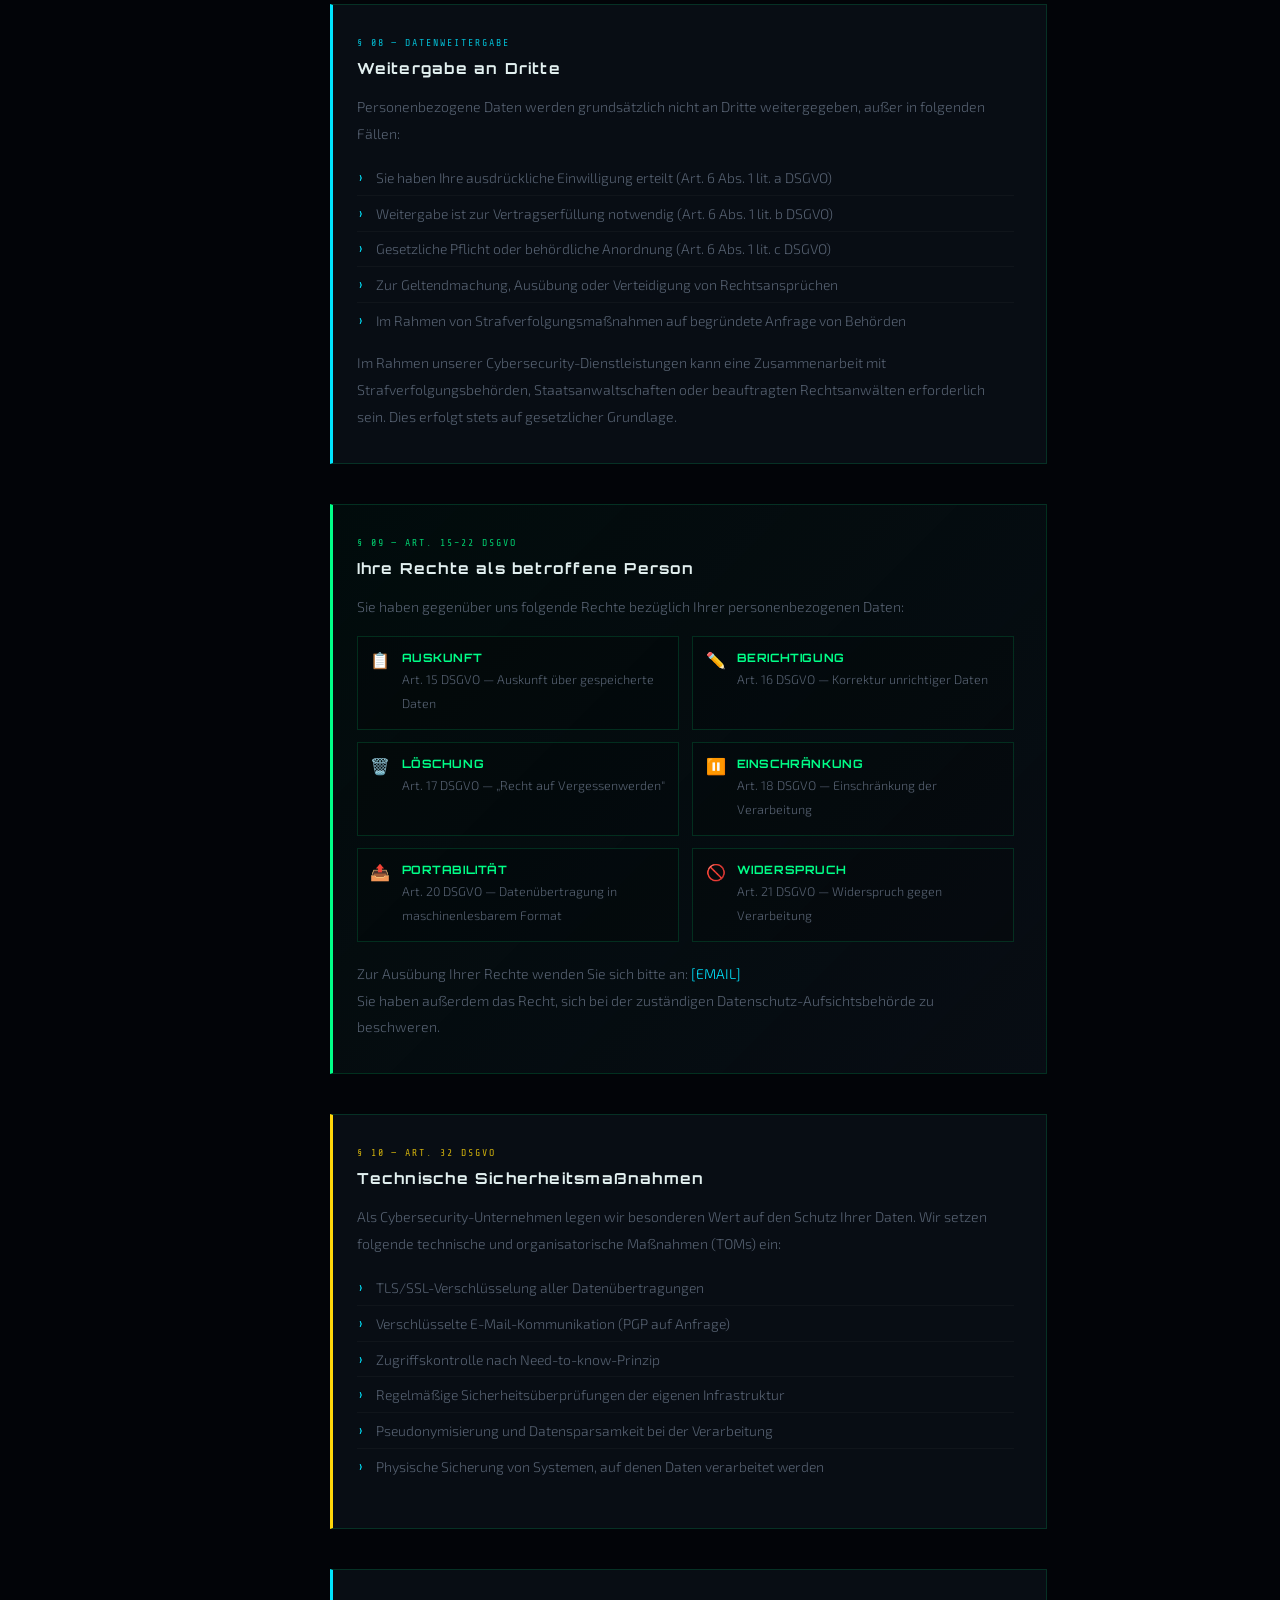
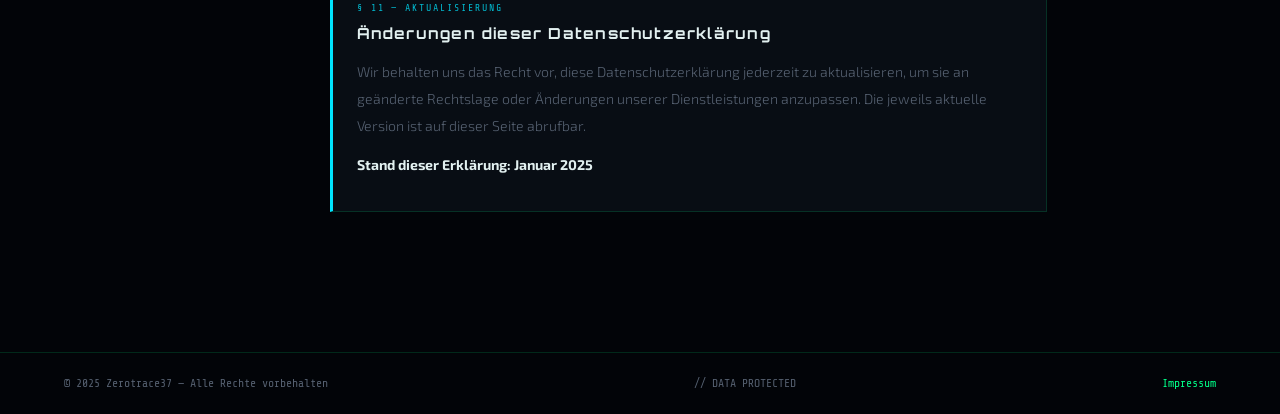
==== commit e05c2bcf: "Update company name and contact details in datenschutz.html" ====
--- a/datenschutz.html
+++ b/datenschutz.html
@@ -427,7 +427,7 @@
   <nav class="navbar">
     <a href="index.html" class="nav-logo">
       <span class="logo-bracket">[</span>
-      <span class="logo-text">CYBER<span class="accent">SHIELD</span></span>
+      <span class="logo-text">ZERO<span class="accent">TRACE37</span></span>
       <span class="logo-bracket">]</span>
       <span class="logo-blink">_</span>
     </a>
@@ -473,11 +473,11 @@
         <p>Verantwortlich für die Verarbeitung personenbezogener Daten auf dieser Website ist:</p>
         <div class="contact-block">
           <strong>// KONTAKTDATEN VERANTWORTLICHER</strong>
-          [FIRMENNAME / IHR NAME]<br />
+          Zerotrace37<br />
           [STRASSE HAUSNUMMER]<br />
           [PLZ ORT]<br />
-          E-Mail: <a href="mailto:[EMAIL]">[EMAIL]</a><br />
-          Telefon: [TELEFONNUMMER]
+          E-Mail: <a href="mailto:[EMAIL]">root@zerotrace37</a><br />
+          Telefon: +49 176 70683230
         </div>
       </div>
 
@@ -695,7 +695,7 @@
 
   <!-- FOOTER -->
   <footer class="page-footer">
-    <span>© 2025 CyberShield — Alle Rechte vorbehalten</span>
+    <span>© 2025 Zerotrace37 — Alle Rechte vorbehalten</span>
     <span class="footer-pulse">// DATA PROTECTED</span>
     <a href="impressum.html">Impressum</a>
   </footer>
